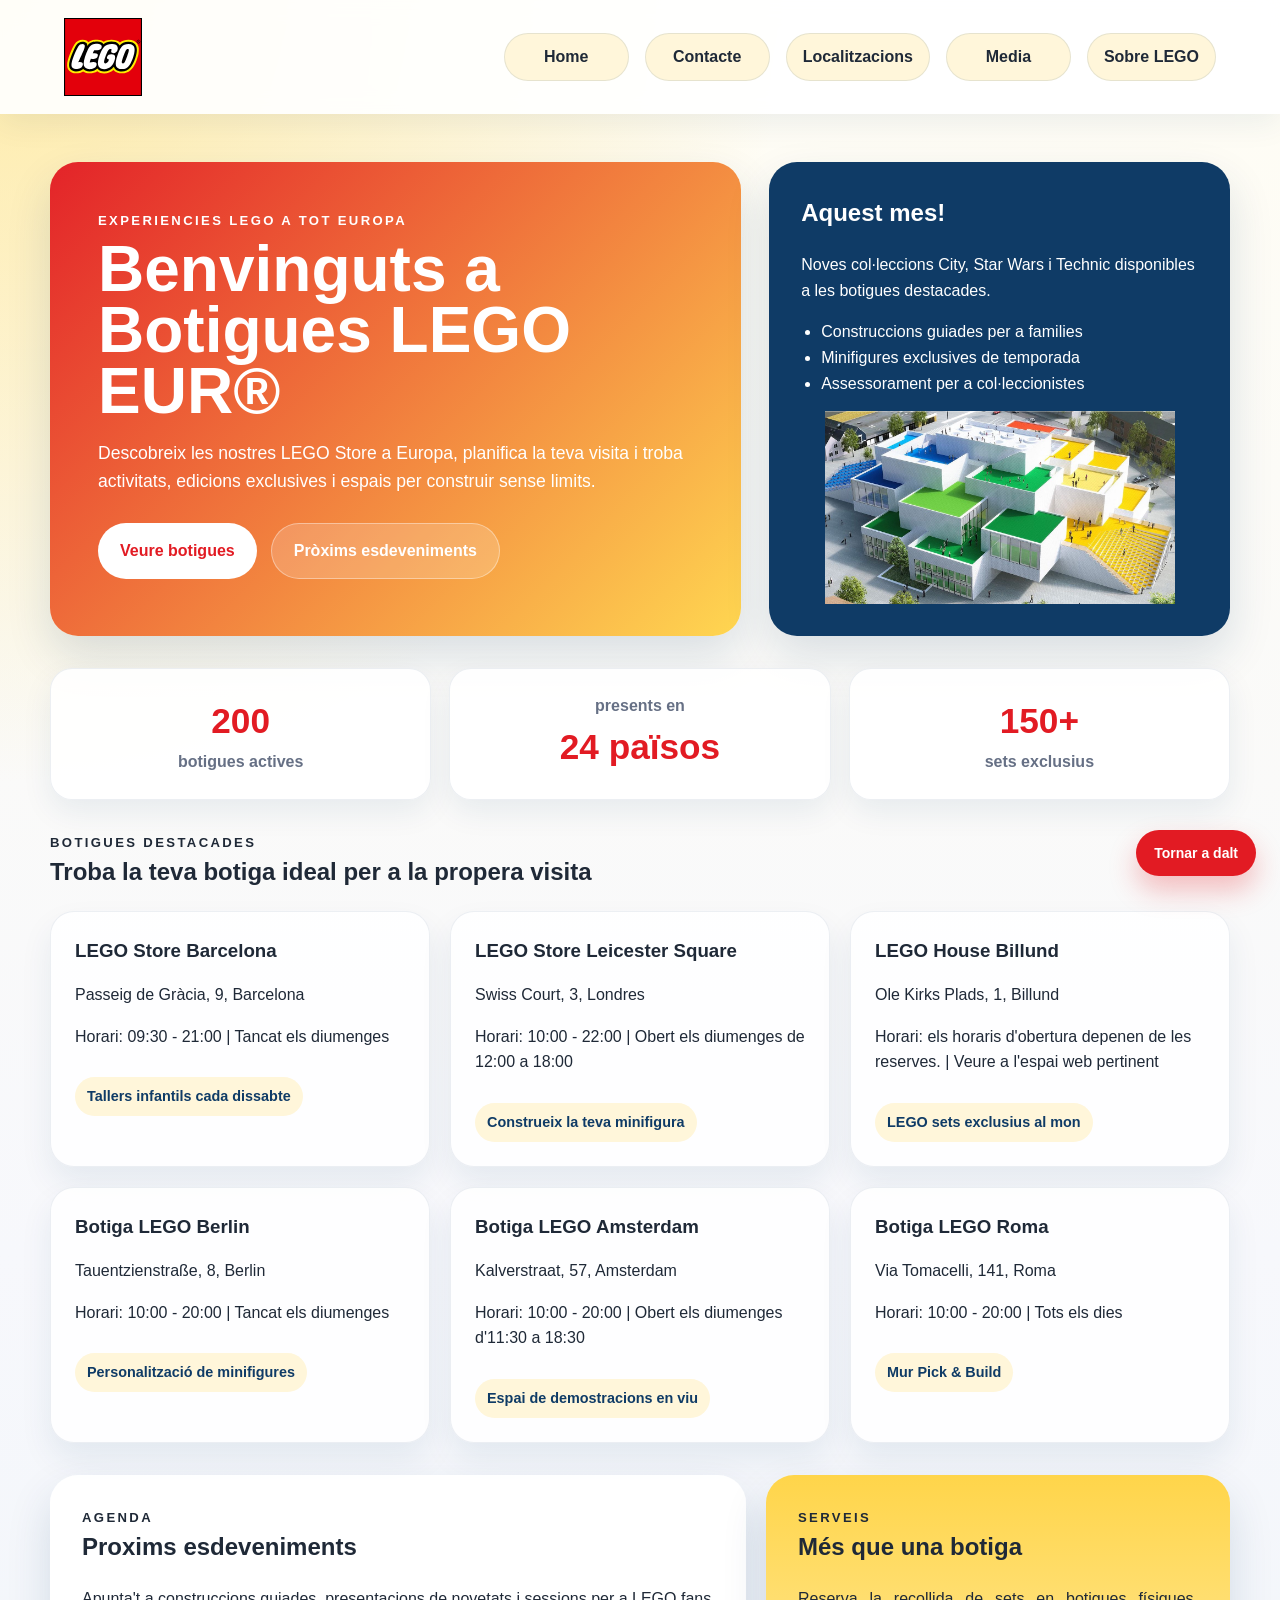
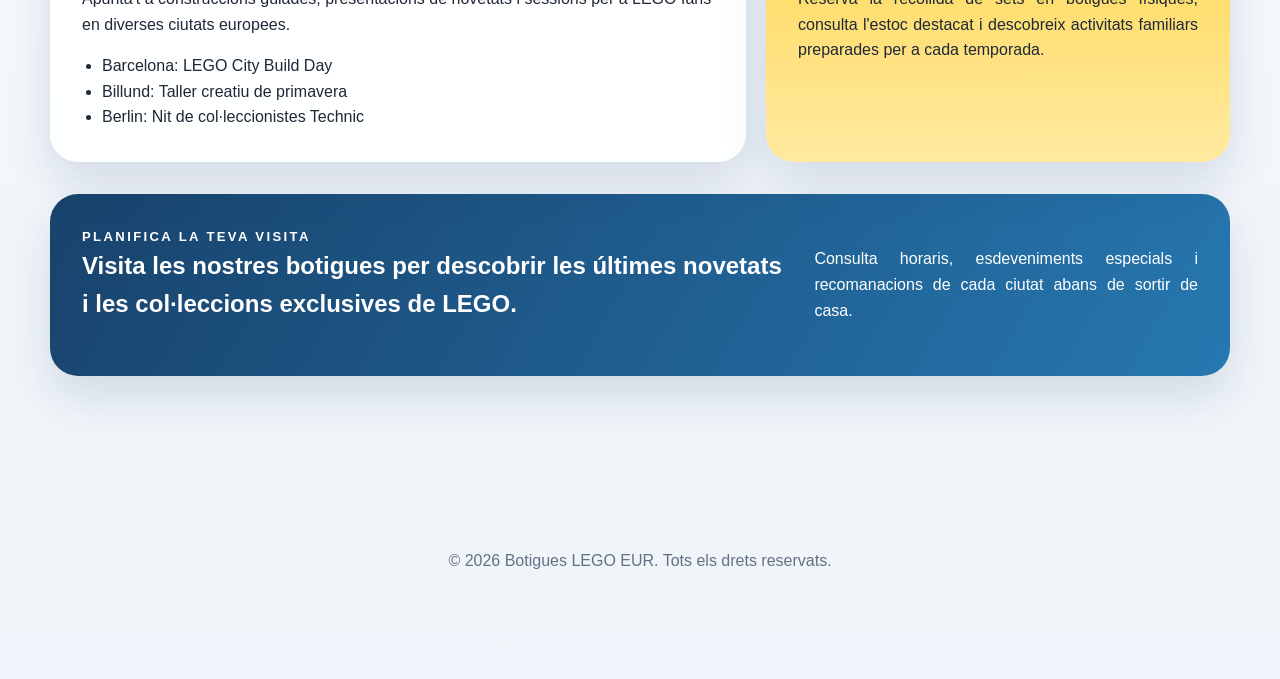
==== index.html @ 5150cc1e "created repo files" ====
<!DOCTYPE html>
<html>
    <head>
        <title>Botigues LEGO EUR</title>
        <link rel="stylesheet" href="css/main.css"/>
    </head>
    <body>
        <header class="mainHeader">
            <a href="index.html"><img src="images/brand-lego.svg" class="homeLogo" alt="Lego logo"/></a> 
            <ul class="headerNav">
                <li><a href="index.html" target="_self">Home</a></li>
                <li><a href="contact.html" target="_self">Contacte</a></li>
                <li><a href="locations.html" target="_self">Localitzacions</a></li>
                <li><a href="media.html" target="_self">Media</a></li>
                <li><a href="about-lego.html" target="_self">Sobre LEGO</a></li>
            </ul>
        </header>

        <main class="mainContent">
            <section class="heroSection">
                <div class="heroText">
                    <p class="eyebrow">Experiencies LEGO a tot Europa</p>
                    <h1>Benvinguts a Botigues LEGO EUR®</h1>
                    <p class="heroDescription">Descobreix les nostres LEGO Store a Europa, planifica la teva visita i troba activitats, edicions exclusives i espais per construir sense limits.</p>
                    <div class="heroActions">
                        <a href="#stores" class="primaryButton">Veure botigues</a>
                        <a href="#events" class="secondaryButton">Pròxims esdeveniments</a>
                    </div>
                </div>
                <div class="heroCard">
                    <h2>Aquest mes!</h2>
                    <p>Noves col·leccions City, Star Wars i Technic disponibles a les botigues destacades.</p>
                    <ul>
                        <li>Construccions guiades per a families</li>
                        <li>Minifigures exclusives de temporada</li>
                        <li>Assessorament per a col·leccionistes</li>
                    </ul>
                    <div style="display: flex; gap: 10px; margin-top: 15px; justify-content: center; align-items: center">
                        <img src="images/lego_house_vistaer.jpg" class="" style="width: 350px;"alt="Lego logo"/>
                    </div>
                </div>
            </section>

            <section class="statsSection">
                <div class="statCard">
                    <strong>200</strong>
                    <span>botigues actives</span>
                </div>
                <div class="statCard">
                    <span>presents en</span>
                    <strong>24 països</strong>
                </div>
                <div class="statCard">
                    <strong>150+</strong>
                    <span>sets exclusius</span>
                </div>
            </section>

            <section id="stores" class="contentSection">
                <div class="sectionHeading">
                    <p class="eyebrow">Botigues destacades</p>
                    <h2>Troba la teva botiga ideal per a la propera visita</h2>
                </div>
                <div class="storeList">
                    <article class="storeItem">
                        <a class="storeCardLink" href="localitzacions.html?store=barcelona">
                            <h3>LEGO Store Barcelona</h3>
                            <p>Passeig de Gràcia, 9, Barcelona</p>
                            <p>Horari: 09:30 - 21:00 | Tancat els diumenges</p>
                            <span class="storeTag">Tallers infantils cada dissabte</span>
                        </a>
                    </article>
                    <article class="storeItem">
                        <a class="storeCardLink" href="localitzacions.html?store=leicester-square">
                            <h3>LEGO Store Leicester Square</h3>
                            <p>Swiss Court, 3, Londres</p>
                            <p>Horari: 10:00 - 22:00 | Obert els diumenges de 12:00 a 18:00</p>
                            <span class="storeTag">Construeix la teva minifigura</span>
                        </a>
                    </article>
                    <article class="storeItem">
                        <a class="storeCardLink" href="localitzacions.html?store=billund">
                            <h3>LEGO House Billund</h3>
                            <p>Ole Kirks Plads, 1, Billund</p>
                            <p>Horari: els horaris d'obertura depenen de les reserves. | Veure a l'espai web pertinent</p>
                            <span class="storeTag">LEGO sets exclusius al mon</span>
                        </a>
                    </article>
                    <article class="storeItem">
                        <a class="storeCardLink" href="localitzacions.html?store=berlin">
                            <h3>Botiga LEGO Berlin</h3>
                            <p>Tauentzienstraße, 8, Berlin</p>
                            <p>Horari: 10:00 - 20:00 | Tancat els diumenges</p>
                            <span class="storeTag">Personalització de minifigures</span>
                        </a>
                    </article>
                    <article class="storeItem">
                        <a class="storeCardLink" href="localitzacions.html?store=amsterdam">
                            <h3>Botiga LEGO Amsterdam</h3>
                            <p>Kalverstraat, 57, Amsterdam</p>
                            <p>Horari: 10:00 - 20:00 | Obert els diumenges d'11:30 a 18:30</p>
                            <span class="storeTag">Espai de demostracions en viu</span>
                        </a>
                    </article>
                    <article class="storeItem">
                        <a class="storeCardLink" href="localitzacions.html?store=roma">
                            <h3>Botiga LEGO Roma</h3>
                            <p>Via Tomacelli, 141, Roma</p>
                            <p>Horari: 10:00 - 20:00 | Tots els dies</p>
                            <span class="storeTag">Mur Pick & Build</span>
                        </a>
                    </article>
                </div>
            </section>

            <section id="events" class="contentSection featureGrid">
                <article class="featurePanel">
                    <p class="eyebrow">Agenda</p>
                    <h2>Proxims esdeveniments</h2>
                    <p>Apunta't a construccions guiades, presentacions de novetats i sessions per a LEGO fans en diverses ciutats europees.</p>
                    <ul>
                        <li>Barcelona: LEGO City Build Day</li>
                        <li>Billund: Taller creatiu de primavera</li>
                        <li>Berlin: Nit de col·leccionistes Technic</li>
                    </ul>
                </article>
                <article class="featurePanel accentPanel">
                    <p class="eyebrow">Serveis</p>
                    <h2>Més que una botiga</h2>
                    <p class="justifyText">Reserva la recollida de sets en botigues físiques, consulta l'estoc destacat i descobreix activitats familiars preparades per a cada temporada.</p>
                </article>
            </section>

            <section class="contentSection infoBanner">
                <div>
                    <p class="eyebrow">Planifica la teva visita</p>
                    <h2>Visita les nostres botigues per descobrir les últimes novetats i les col·leccions exclusives de LEGO.</h2>
                </div>
                <p class="justifyText">Consulta horaris, esdeveniments especials i recomanacions de cada ciutat abans de sortir de casa.</p>
            </section>
        </main>

        <footer class="mainFooter">
            <p>&copy; 2026 Botigues LEGO EUR. Tots els drets reservats.</p>
            <span class="back-to-start"><a href="#" class="go-to-top">Tornar a dalt</a></span>
        </footer>
    </body>
</html>
---- css/main.css ----
:root {
    --lego-red: #e21b23;
    --lego-yellow: #ffd54a;
    --lego-blue: #0f3b66;
    --ink: #1f2937;
    --muted: #667085;
    --surface: #ffffff;
    --surface-soft: #fff6da;
    --line: #e5e7eb;
    --shadow: 0 20px 45px rgba(15, 59, 102, 0.14);
}

* {
    box-sizing: border-box;
}

html {
    scroll-behavior: smooth;
}

body {
    margin: 0;
    font-family: "Trebuchet MS", "Segoe UI", sans-serif;
    color: var(--ink);
    background:
        radial-gradient(circle at top left, rgba(255, 213, 74, 0.45), transparent 30%),
        linear-gradient(180deg, #fffdf4 0%, #f7f8fc 55%, #eef4f9 100%);
    line-height: 1.6;
}

a {
    color: inherit;
}

.noWrap {
    white-space: nowrap;
}

.mainHeader {
    position: sticky;
    top: 0;
    z-index: 100;
    display: flex;
    align-items: center;
    justify-content: space-between;
    gap: 24px;
    padding: 18px 5vw;
    background: rgba(255, 255, 255, 0.92);
    backdrop-filter: blur(10px);
    box-shadow: 0 8px 30px rgba(15, 59, 102, 0.08);
}

.headerNav {
    display: flex;
    align-items: center;
    gap: 16px;
    margin: 0;
    padding: 0;
}

.headerNav li {
    list-style: none;
}

.headerNav a {
    display: inline-flex;
    align-items: center;
    justify-content: center;
    min-width: 125px;
    padding: 10px 16px;
    border-radius: 999px;
    background: var(--surface-soft);
    border: 1px solid rgba(15, 59, 102, 0.1);
    text-decoration: none;
    font-size: 16px;
    font-weight: 700;
    transition: transform 0.2s ease, background-color 0.2s ease, color 0.2s ease;
}

.headerNav a:hover {
    background: var(--lego-blue);
    color: #ffffff;
    transform: translateY(-2px);
}

.homeLogo {
    width: 78px;
    height: 78px;
    display: block;
}

.mainContent {
    width: min(1180px, calc(100% - 40px));
    margin: 0 auto;
    padding: 48px 0 96px;
}

.heroSection {
    display: grid;
    grid-template-columns: 1.5fr 1fr;
    gap: 28px;
    align-items: stretch;
    margin-bottom: 32px;
}

.heroText,
.heroCard,
.featurePanel,
.infoBanner {
    border-radius: 28px;
    box-shadow: var(--shadow);
}

.heroText {
    padding: 48px;
    background: linear-gradient(135deg, rgba(226, 27, 35, 0.96), rgba(255, 213, 74, 0.96));
    color: #ffffff;
}

.heroText h1 {
    margin: 8px 0 16px;
    font-size: clamp(2.5rem, 5vw, 4.5rem);
    line-height: 0.95;
}

.heroDescription {
    max-width: 60ch;
    font-size: 1.1rem;
}

.eyebrow {
    margin: 0;
    font-size: 0.82rem;
    font-weight: 800;
    letter-spacing: 0.18em;
    text-transform: uppercase;
}

.heroActions {
    display: flex;
    flex-wrap: wrap;
    gap: 14px;
    margin-top: 28px;
}

.primaryButton,
.secondaryButton {
    display: inline-flex;
    align-items: center;
    justify-content: center;
    padding: 14px 22px;
    border-radius: 999px;
    text-decoration: none;
    font-weight: 800;
}

.primaryButton {
    background: #ffffff;
    color: var(--lego-red);
}

.secondaryButton {
    background: rgba(255, 255, 255, 0.18);
    color: #ffffff;
    border: 1px solid rgba(255, 255, 255, 0.38);
}

.heroCard {
    padding: 32px;
    background: var(--lego-blue);
    color: #ffffff;
}

.heroCard h2,
.sectionHeading h2,
.featurePanel h2,
.infoBanner h2 {
    margin-top: 0;
}

.heroCard ul,
.featurePanel ul {
    padding-left: 20px;
    margin-bottom: 0;
}

.statsSection {
    display: grid;
    grid-template-columns: repeat(3, 1fr);
    gap: 18px;
    margin: 0 0 32px;
}

.statCard {
    padding: 24px;
    border-radius: 22px;
    background: rgba(255, 255, 255, 0.88);
    border: 1px solid rgba(15, 59, 102, 0.08);
    text-align: center;
    box-shadow: 0 12px 30px rgba(15, 59, 102, 0.08);
}

.statCard strong {
    display: block;
    font-size: 2.2rem;
    color: var(--lego-red);
}

.statCard span {
    color: var(--muted);
    font-weight: 600;
}

.contentSection {
    margin-bottom: 32px;
}

.sectionHeading {
    margin-bottom: 18px;
}

.storeList {
    display: grid;
    grid-template-columns: repeat(3, minmax(0, 1fr));
    gap: 20px;
}

.storeItem {
    padding: 24px;
    background: rgba(255, 255, 255, 0.85);
    border: 1px solid rgba(15, 59, 102, 0.08);
    border-radius: 24px;
    box-shadow: 0 16px 32px rgba(15, 59, 102, 0.08);

    &:hover {
        transform: translateY(-4px);
        box-shadow: 0 24px 48px rgba(15, 59, 102, 0.12);
        background: rgba(255, 255, 255, 0.98);

        transition: transform 0.4s ease, box-shadow 0.4s ease;
    }
}

.storeItem h3 {
    margin-top: 0;
    margin-bottom: 10px;
}

.storeCardLink {
    display: block;
    color: inherit;
    text-decoration: none;
}

.storeCardLink:focus-visible {
    outline: 3px solid rgba(226, 27, 35, 0.35);
    border-radius: 14px;
    outline-offset: 3px;
}

.storeTag {
    display: inline-block;
    margin-top: 12px;
    padding: 8px 12px;
    border-radius: 999px;
    background: var(--surface-soft);
    color: var(--lego-blue);
    font-size: 0.9rem;
    font-weight: 700;
}

.featureGrid {
    display: grid;
    grid-template-columns: 1.2fr 0.8fr;
    gap: 20px;
}

.featurePanel {
    padding: 32px;
    background: rgba(255, 255, 255, 0.96);
}

.justifyText {
    text-align: justify;
    text-justify: distribute;
}

.accentPanel {
    background: linear-gradient(180deg, var(--lego-yellow), #ffeaa0);
}

.infoBanner {
    display: grid;
    grid-template-columns: 1.3fr 0.7fr;
    gap: 20px;
    align-items: center;
    padding: 32px;
    background: linear-gradient(120deg, rgba(15, 59, 102, 0.96), rgba(21, 109, 170, 0.92));
    color: #ffffff;
}

/* ── Contact page ─────────────────────────────────────────── */

.contactHero {
    display: grid;
    grid-template-columns: 1.5fr 1fr;
    gap: 28px;
    align-items: stretch;
    margin-bottom: 32px;
}

.contactLayout {
    display: grid;
    grid-template-columns: 1.2fr 0.7fr;
    gap: 28px;
    align-items: start;
}

.contactFormWrapper {
    padding: 40px;
    background: rgba(255, 255, 255, 0.97);
    border: 1px solid rgba(15, 59, 102, 0.08);
    border-radius: 28px;
    box-shadow: var(--shadow);
}

.contactFormWrapper h2 {
    margin-top: 6px;
    margin-bottom: 28px;
}

.contactForm {
    display: flex;
    flex-direction: column;
    gap: 18px;
}

.formRow {
    display: grid;
    grid-template-columns: 1fr 1fr;
    gap: 18px;
}

.formGroup {
    display: flex;
    flex-direction: column;
    gap: 6px;
}

.formGroup label {
    font-size: 0.88rem;
    font-weight: 700;
    color: var(--lego-blue);
    letter-spacing: 0.04em;
    text-transform: uppercase;
}

.contactForm input,
.contactForm select,
.contactForm textarea {
    width: 100%;
    padding: 13px 16px;
    border: 1.5px solid var(--line);
    border-radius: 12px;
    font-family: inherit;
    font-size: 1rem;
    color: var(--ink);
    background: #f9fafb;
    transition: border-color 0.2s ease, box-shadow 0.2s ease;
    appearance: none;
    box-sizing: border-box;
}

.contactForm input:focus,
.contactForm select:focus,
.contactForm textarea:focus {
    outline: none;
    border-color: var(--lego-red);
    box-shadow: 0 0 0 3px rgba(226, 27, 35, 0.12);
    background: #ffffff;
}

.contactForm textarea {
    resize: vertical;
    min-height: 140px;
}

.submitButton {
    align-self: flex-start;
    padding: 14px 28px;
    border: none;
    border-radius: 999px;
    background: var(--lego-red);
    color: #ffffff;
    font-family: inherit;
    font-size: 1rem;
    font-weight: 800;
    cursor: pointer;
    box-shadow: 0 12px 28px rgba(226, 27, 35, 0.28);
    transition: transform 0.2s ease, background-color 0.2s ease;
}

.submitButton:hover {
    background: #b8141a;
    transform: translateY(-2px);
}

.contactInfo {
    display: flex;
    flex-direction: column;
    gap: 16px;
}

.contactCard {
    padding: 24px;
    background: rgba(255, 255, 255, 0.97);
    border: 1px solid rgba(15, 59, 102, 0.08);
    border-radius: 22px;
    box-shadow: 0 12px 28px rgba(15, 59, 102, 0.08);
}

.contactCard h3 {
    margin: 4px 0 8px;
}

.contactCard p {
    margin: 0;
    color: var(--muted);
    line-height: 1.6;
}

.accentContactCard {
    background: linear-gradient(135deg, var(--lego-blue), #1a5f99);
    color: #ffffff;
    border: none;
}

.accentContactCard p,
.accentContactCard h3,
.accentContactCard .eyebrow {
    color: rgba(255, 255, 255, 0.9);
}

/* ── Media page ───────────────────────────────────────────── */

.mediaHeroSection {
    margin-bottom: 28px;
}

.mediaGrid {
    display: grid;
    grid-template-columns: repeat(12, minmax(0, 1fr));
    gap: 18px;
}

.mediaCard {
    grid-column: span 4;
    margin: 0;
    overflow: hidden;
    border-radius: 20px;
    border: 1px solid rgba(15, 59, 102, 0.1);
    background: rgba(255, 255, 255, 0.95);
    box-shadow: 0 16px 32px rgba(15, 59, 102, 0.08);
}

.mediaCard img {
    width: 100%;
    height: 220px;
    object-fit: cover;
    display: block;
}

.mediaCard figcaption {
    padding: 12px 14px;
    font-weight: 700;
    color: var(--lego-blue);
    background: linear-gradient(180deg, rgba(255, 213, 74, 0.35), #ffffff);
}

.mediaCardWide {
    grid-column: span 8;
}

.mediaCardTall img {
    height: 320px;
}

/* ── About page ───────────────────────────────────────────── */

.aboutIntro {
    max-width: 760px;
    margin: 0 auto 28px;
    padding: 32px;
    background: linear-gradient(135deg, rgba(255, 213, 74, 0.42), rgba(255, 255, 255, 0.98));
    border: 1px solid rgba(15, 59, 102, 0.1);
    border-radius: 24px;
    box-shadow: 0 14px 30px rgba(15, 59, 102, 0.08);
    text-align: center;
}

.aboutIntro h1 {
    margin: 6px 0 12px;
    color: var(--lego-blue);
    font-size: clamp(2rem, 4.2vw, 3rem);
    line-height: 1.1;
}

.aboutGallery {
    display: grid;
    grid-template-columns: repeat(3, minmax(0, 1fr));
    gap: 16px;
}

.aboutPhoto {
    margin: 0;
    overflow: hidden;
    border-radius: 18px;
    border: 1px solid rgba(15, 59, 102, 0.1);
    background: rgba(255, 255, 255, 0.96);
    box-shadow: 0 14px 26px rgba(15, 59, 102, 0.08);
}

.aboutPhoto img {
    width: 100%;
    height: 220px;
    object-fit: cover;
    display: block;
}

.aboutPhoto figcaption {
    padding: 10px 12px;
    font-weight: 700;
    color: var(--lego-blue);
    font-size: 0.95rem;
}

.aboutPhotoLarge {
    grid-column: span 2;
}

.aboutTimeline {
    display: grid;
    grid-template-columns: repeat(4, minmax(0, 1fr));
    gap: 14px;
}

.aboutEvent {
    padding: 18px;
    border-radius: 18px;
    background: rgba(255, 255, 255, 0.95);
    border: 1px solid rgba(15, 59, 102, 0.1);
}

.aboutEvent h2 {
    margin: 0 0 8px;
    color: var(--lego-red);
}

.aboutEvent p {
    margin: 0;
    color: var(--muted);
}

/* ── Locations page ───────────────────────────────────────── */

.locationsGrid {
    display: grid;
    grid-template-columns: 0.95fr 1.35fr;
    gap: 24px;
    align-items: start;
}

.storePanel,
.mapPanel {
    padding: 26px;
    background: rgba(255, 255, 255, 0.94);
    border: 1px solid rgba(15, 59, 102, 0.1);
    border-radius: 26px;
    box-shadow: var(--shadow);
}

.storeSelectorList {
    margin: 0;
    padding: 0;
}

.storeSelectorList li {
    list-style: none;
}

.storeSelector {
    width: 100%;
    margin-bottom: 10px;
    padding: 14px 16px;
    border: 1px solid rgba(15, 59, 102, 0.16);
    border-radius: 14px;
    background: #ffffff;
    color: var(--ink);
    text-align: left;
    cursor: pointer;
    transition: transform 0.2s ease, box-shadow 0.2s ease, border-color 0.2s ease, background-color 0.2s ease;
}

.storeSelector strong {
    display: block;
    font-size: 1rem;
}

.storeSelector span {
    display: block;
    margin-top: 2px;
    color: var(--muted);
    font-size: 0.95rem;
}

.storeSelector:hover,
.storeSelector:focus-visible {
    border-color: var(--lego-red);
    box-shadow: 0 10px 24px rgba(15, 59, 102, 0.12);
    transform: translateY(-2px);
    outline: none;
}

.storeSelector.is-active {
    background: linear-gradient(120deg, rgba(255, 213, 74, 0.4), rgba(255, 255, 255, 0.98));
    border-color: var(--lego-red);
}

.mapTitleRow h2 {
    margin: 4px 0 6px;
}

.mapTitleRow p {
    margin-top: 0;
}

#selected-store-address {
    color: var(--muted);
}

#store-map {
    width: 100%;
    height: 460px;
    border-radius: 16px;
    overflow: hidden;
    border: 1px solid rgba(15, 59, 102, 0.12);
    z-index: 0;
}

/* ── Footer ────────────────────────────────────────────────── */

.mainFooter {
    padding: 28px 5vw 90px;
    text-align: center;
    color: var(--muted);
}

.back-to-start {
    position: fixed;
    right: 24px;
    bottom: 24px;
    z-index: 1000;
}

.back-to-start a {
    display: inline-flex;
    align-items: center;
    justify-content: center;
    padding: 12px 18px;
    border-radius: 999px;
    background: var(--lego-red);
    color: #ffffff;
    text-decoration: none;
    font-size: 14px;
    font-weight: 800;
    box-shadow: 0 14px 28px rgba(226, 27, 35, 0.28);
    transition: transform 0.2s ease, background-color 0.2s ease;
}

.back-to-start a:hover {
    background: #b8141a;
    transform: translateY(-2px);
}

@media (max-width: 900px) {
    .mainHeader,
    .heroSection,
    .contactHero,
    .contactLayout,
    .locationsGrid,
    .featureGrid,
    .infoBanner {
        grid-template-columns: 1fr;
    }

    .mainHeader {
        flex-direction: column;
    }

    .headerNav {
        flex-wrap: wrap;
        justify-content: center;
    }

    .statsSection,
    .storeList {
        grid-template-columns: repeat(2, minmax(0, 1fr));
    }

    .mediaCard,
    .mediaCardWide {
        grid-column: span 6;
    }

    .aboutGallery {
        grid-template-columns: repeat(2, minmax(0, 1fr));
    }

    .aboutTimeline {
        grid-template-columns: repeat(2, minmax(0, 1fr));
    }
}

@media (max-width: 640px) {
    .mainContent {
        width: min(100% - 24px, 1180px);
        padding-top: 28px;
    }

    .heroText,
    .heroCard,
    .contactFormWrapper,
    .storePanel,
    .mapPanel,
    .featurePanel,
    .infoBanner,
    .storeItem {
        padding: 22px;
    }

    #store-map {
        height: 340px;
    }

    .formRow {
        grid-template-columns: 1fr;
    }

    .submitButton {
        width: 100%;
        text-align: center;
    }

    .statsSection,
    .storeList {
        grid-template-columns: 1fr;
    }

    .mediaGrid {
        grid-template-columns: repeat(1, minmax(0, 1fr));
    }

    .mediaCard,
    .mediaCardWide {
        grid-column: auto;
    }

    .aboutIntro {
        padding: 22px;
        text-align: left;
    }

    .aboutGallery,
    .aboutTimeline {
        grid-template-columns: 1fr;
    }

    .aboutPhotoLarge {
        grid-column: auto;
    }

    .aboutPhoto img {
        height: 200px;
    }

    .mediaCard img,
    .mediaCardTall img {
        height: 220px;
    }

    .headerNav {
        gap: 10px;
    }

    .headerNav a {
        min-width: 0;
        width: 100%;
    }

    .back-to-start {
        right: 14px;
        bottom: 14px;
    }
}
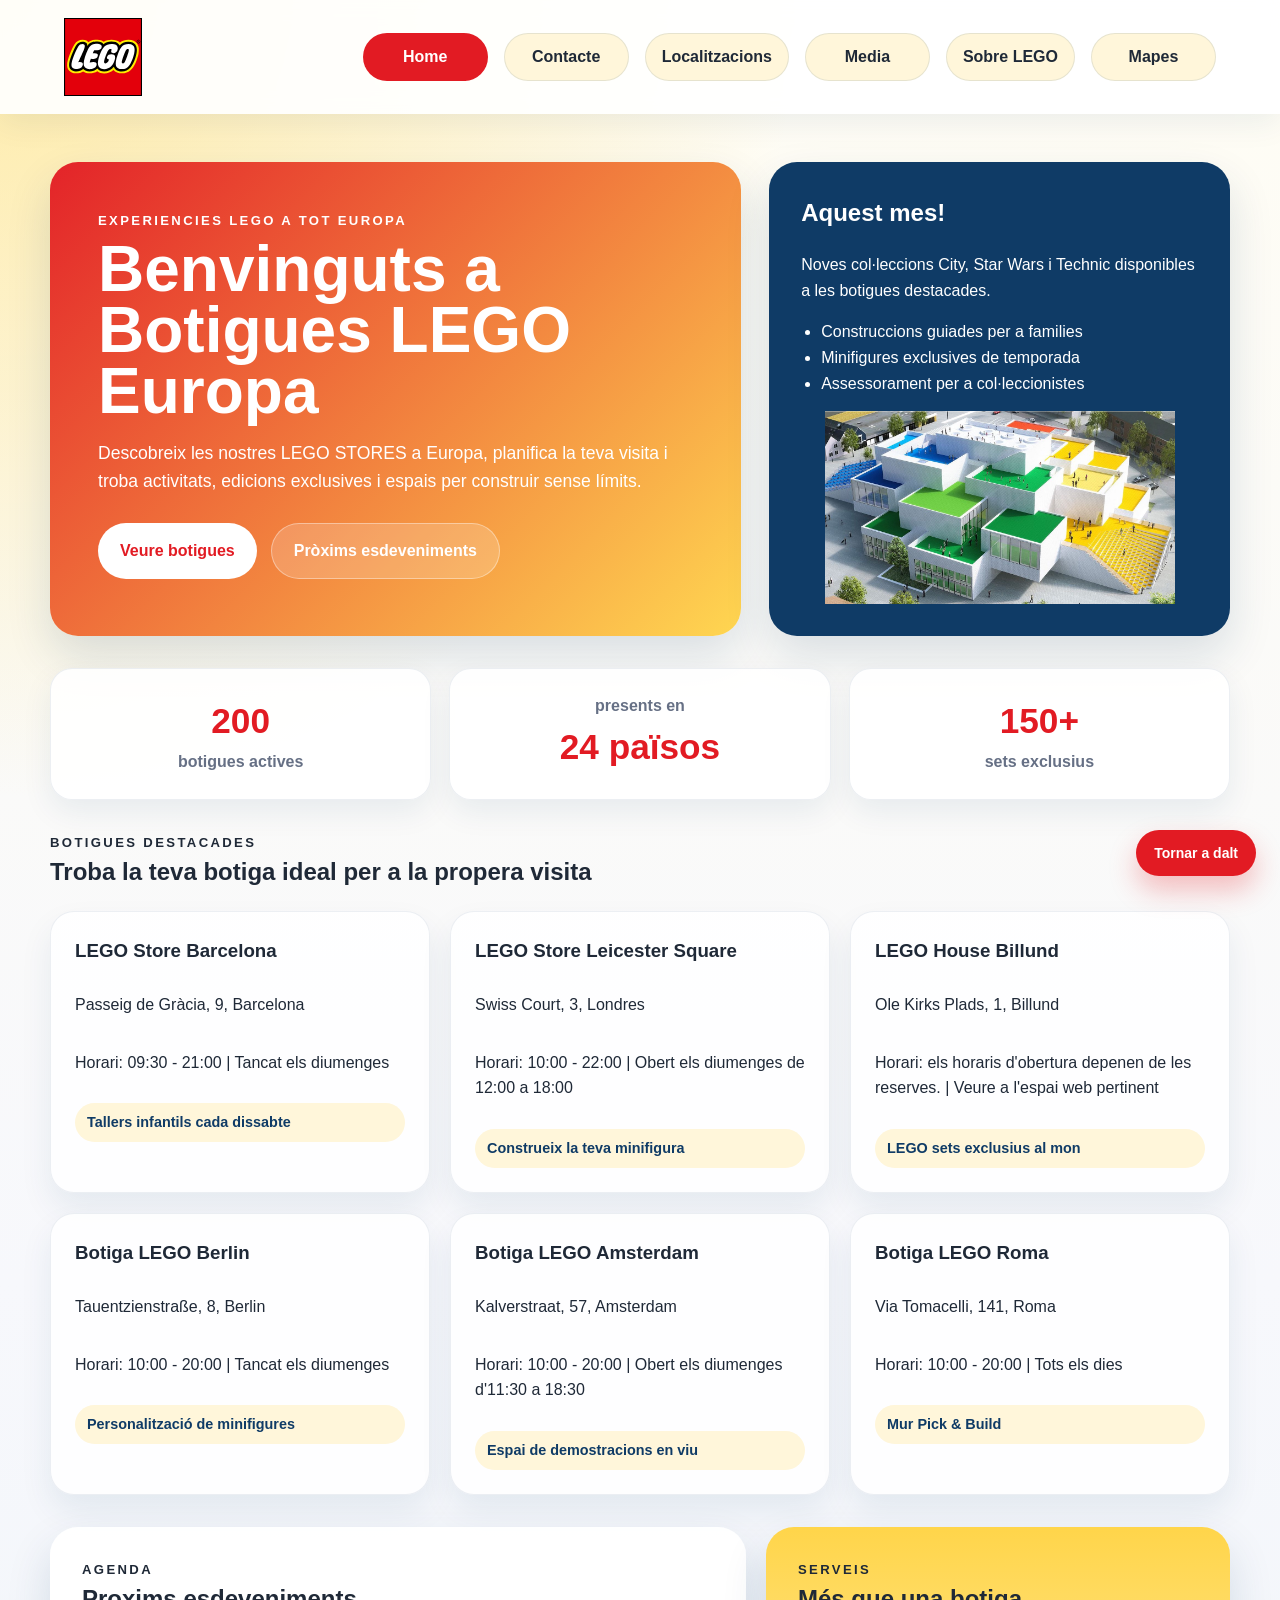
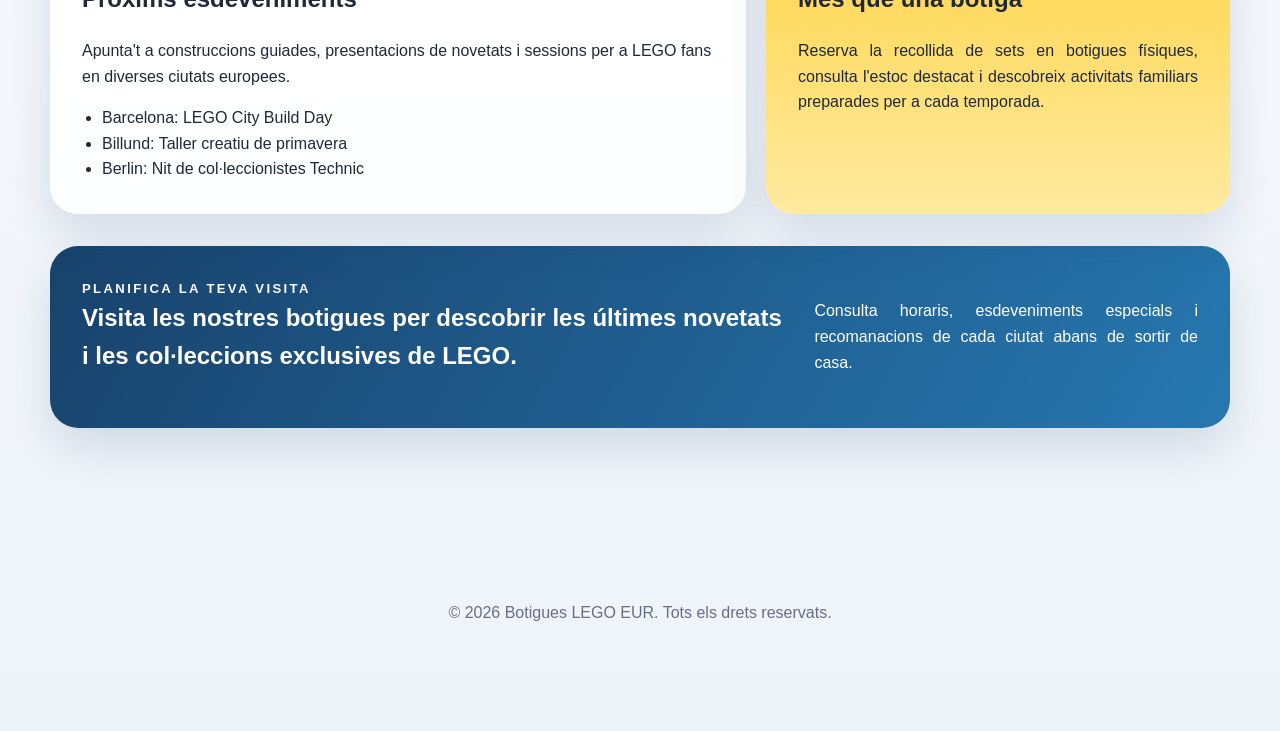
==== commit abe37b66: "Gran actualització previa a la presentació 13/05" ====
--- a/index.html
+++ b/index.html
@@ -1,18 +1,19 @@
 <!DOCTYPE html>
 <html>
     <head>
-        <title>Botigues LEGO EUR</title>
+        <title>Botigues LEGO EUR®</title>
         <link rel="stylesheet" href="css/main.css"/>
     </head>
     <body>
         <header class="mainHeader">
             <a href="index.html"><img src="images/brand-lego.svg" class="homeLogo" alt="Lego logo"/></a> 
             <ul class="headerNav">
-                <li><a href="index.html" target="_self">Home</a></li>
+                <li><a class="active" href="index.html" target="_self">Home</a></li>
                 <li><a href="contact.html" target="_self">Contacte</a></li>
                 <li><a href="locations.html" target="_self">Localitzacions</a></li>
                 <li><a href="media.html" target="_self">Media</a></li>
                 <li><a href="about-lego.html" target="_self">Sobre LEGO</a></li>
+                <li><a href="map1.html" target="_self">Mapes</a></li>
             </ul>
         </header>
 
@@ -20,8 +21,8 @@
             <section class="heroSection">
                 <div class="heroText">
                     <p class="eyebrow">Experiencies LEGO a tot Europa</p>
-                    <h1>Benvinguts a Botigues LEGO EUR®</h1>
-                    <p class="heroDescription">Descobreix les nostres LEGO Store a Europa, planifica la teva visita i troba activitats, edicions exclusives i espais per construir sense limits.</p>
+                    <h1>Benvinguts a Botigues LEGO Europa</h1>
+                    <p class="heroDescription">Descobreix les nostres LEGO STORES a Europa, planifica la teva visita i troba activitats, edicions exclusives i espais per construir sense límits.</p>
                     <div class="heroActions">
                         <a href="#stores" class="primaryButton">Veure botigues</a>
                         <a href="#events" class="secondaryButton">Pròxims esdeveniments</a>
@@ -63,7 +64,7 @@
                 </div>
                 <div class="storeList">
                     <article class="storeItem">
-                        <a class="storeCardLink" href="localitzacions.html?store=barcelona">
+                        <a class="storeCardLink" href="locations.html?store=barcelona">
                             <h3>LEGO Store Barcelona</h3>
                             <p>Passeig de Gràcia, 9, Barcelona</p>
                             <p>Horari: 09:30 - 21:00 | Tancat els diumenges</p>
@@ -71,7 +72,7 @@
                         </a>
                     </article>
                     <article class="storeItem">
-                        <a class="storeCardLink" href="localitzacions.html?store=leicester-square">
+                        <a class="storeCardLink" href="locations.html?store=leicester-square">
                             <h3>LEGO Store Leicester Square</h3>
                             <p>Swiss Court, 3, Londres</p>
                             <p>Horari: 10:00 - 22:00 | Obert els diumenges de 12:00 a 18:00</p>
@@ -79,7 +80,7 @@
                         </a>
                     </article>
                     <article class="storeItem">
-                        <a class="storeCardLink" href="localitzacions.html?store=billund">
+                        <a class="storeCardLink" href="locations.html?store=billund">
                             <h3>LEGO House Billund</h3>
                             <p>Ole Kirks Plads, 1, Billund</p>
                             <p>Horari: els horaris d'obertura depenen de les reserves. | Veure a l'espai web pertinent</p>
@@ -87,7 +88,7 @@
                         </a>
                     </article>
                     <article class="storeItem">
-                        <a class="storeCardLink" href="localitzacions.html?store=berlin">
+                        <a class="storeCardLink" href="locations.html?store=berlin">
                             <h3>Botiga LEGO Berlin</h3>
                             <p>Tauentzienstraße, 8, Berlin</p>
                             <p>Horari: 10:00 - 20:00 | Tancat els diumenges</p>
@@ -95,7 +96,7 @@
                         </a>
                     </article>
                     <article class="storeItem">
-                        <a class="storeCardLink" href="localitzacions.html?store=amsterdam">
+                        <a class="storeCardLink" href="locations.html?store=amsterdam">
                             <h3>Botiga LEGO Amsterdam</h3>
                             <p>Kalverstraat, 57, Amsterdam</p>
                             <p>Horari: 10:00 - 20:00 | Obert els diumenges d'11:30 a 18:30</p>
@@ -103,7 +104,7 @@
                         </a>
                     </article>
                     <article class="storeItem">
-                        <a class="storeCardLink" href="localitzacions.html?store=roma">
+                        <a class="storeCardLink" href="locations.html?store=roma">
                             <h3>Botiga LEGO Roma</h3>
                             <p>Via Tomacelli, 141, Roma</p>
                             <p>Horari: 10:00 - 20:00 | Tots els dies</p>
--- a/css/main.css
+++ b/css/main.css
@@ -34,6 +34,17 @@
 
 .noWrap {
     white-space: nowrap;
+}
+
+.alert-note {
+    display: block;
+    margin-top: 12px;
+    padding: 12px 16px;
+    background: var(--lego-yellow);
+    border: 2px solid var(--lego-blue);
+    border-radius: 8px;
+    font-weight: 600;
+    color: var(--lego-blue);
 }
 
 .mainHeader {
@@ -83,6 +94,17 @@
     transform: translateY(-2px);
 }
 
+.headerNav a.active {
+    background: var(--lego-red);
+    color: #ffffff;
+    border-color: transparent;
+}
+
+.headerNav a.active:hover {
+    background: #b01418;
+    color: #ffffff;
+}
+
 .homeLogo {
     width: 78px;
     height: 78px;
@@ -223,6 +245,7 @@
     display: grid;
     grid-template-columns: repeat(3, minmax(0, 1fr));
     gap: 20px;
+    grid-auto-rows: 1fr;
 }
 
 .storeItem {
@@ -231,6 +254,8 @@
     border: 1px solid rgba(15, 59, 102, 0.08);
     border-radius: 24px;
     box-shadow: 0 16px 32px rgba(15, 59, 102, 0.08);
+    display: flex;
+    flex-direction: column;
 
     &:hover {
         transform: translateY(-4px);
@@ -247,9 +272,22 @@
 }
 
 .storeCardLink {
-    display: block;
+    display: flex;
+    flex-direction: column;
+    flex: 1 1 auto;
     color: inherit;
     text-decoration: none;
+}
+
+.storeTag {
+    display: inline-block;
+    margin-top: auto;
+    padding: 8px 12px;
+    border-radius: 999px;
+    background: var(--surface-soft);
+    color: var(--lego-blue);
+    font-size: 0.9rem;
+    font-weight: 700;
 }
 
 .storeCardLink:focus-visible {
@@ -705,6 +743,7 @@
     .statsSection,
     .storeList {
         grid-template-columns: repeat(2, minmax(0, 1fr));
+        grid-auto-rows: 1fr;
     }
 
     .mediaCard,
@@ -754,6 +793,7 @@
     .statsSection,
     .storeList {
         grid-template-columns: 1fr;
+        grid-auto-rows: 1fr;
     }
 
     .mediaGrid {
